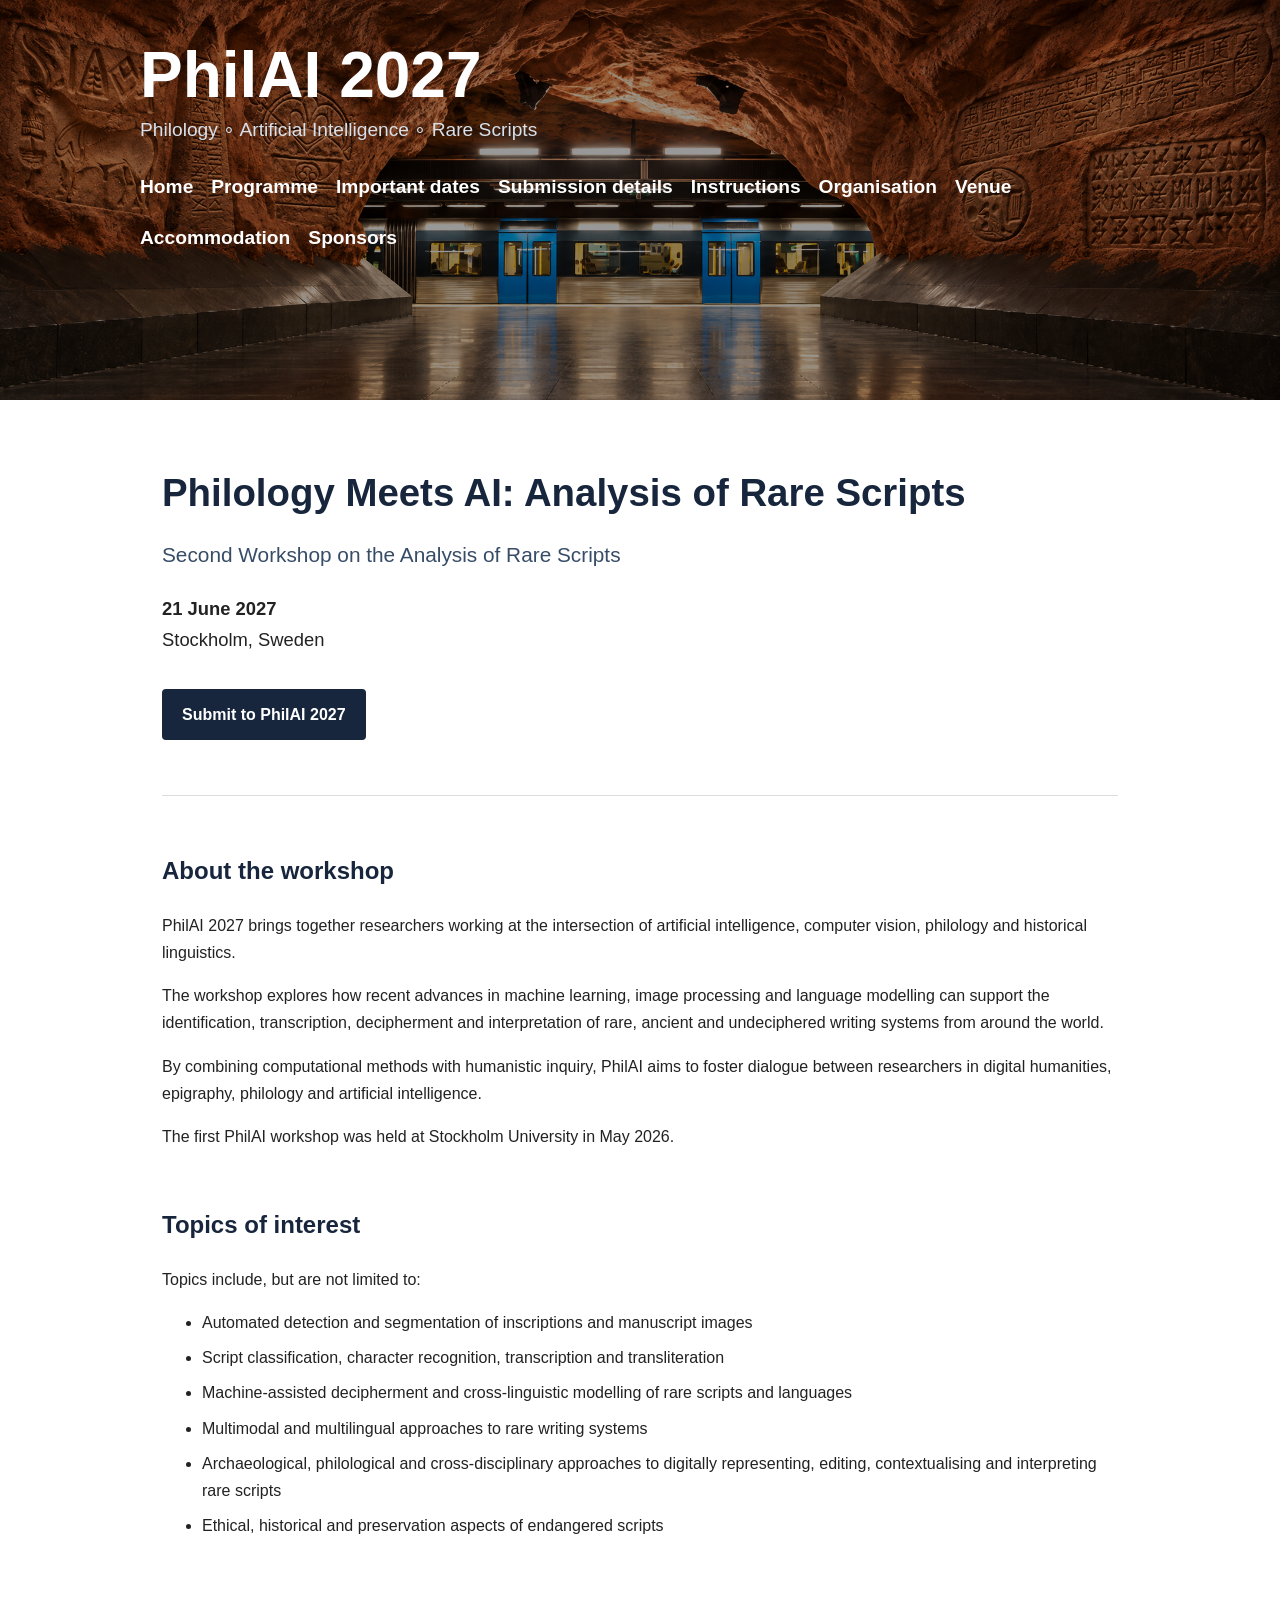
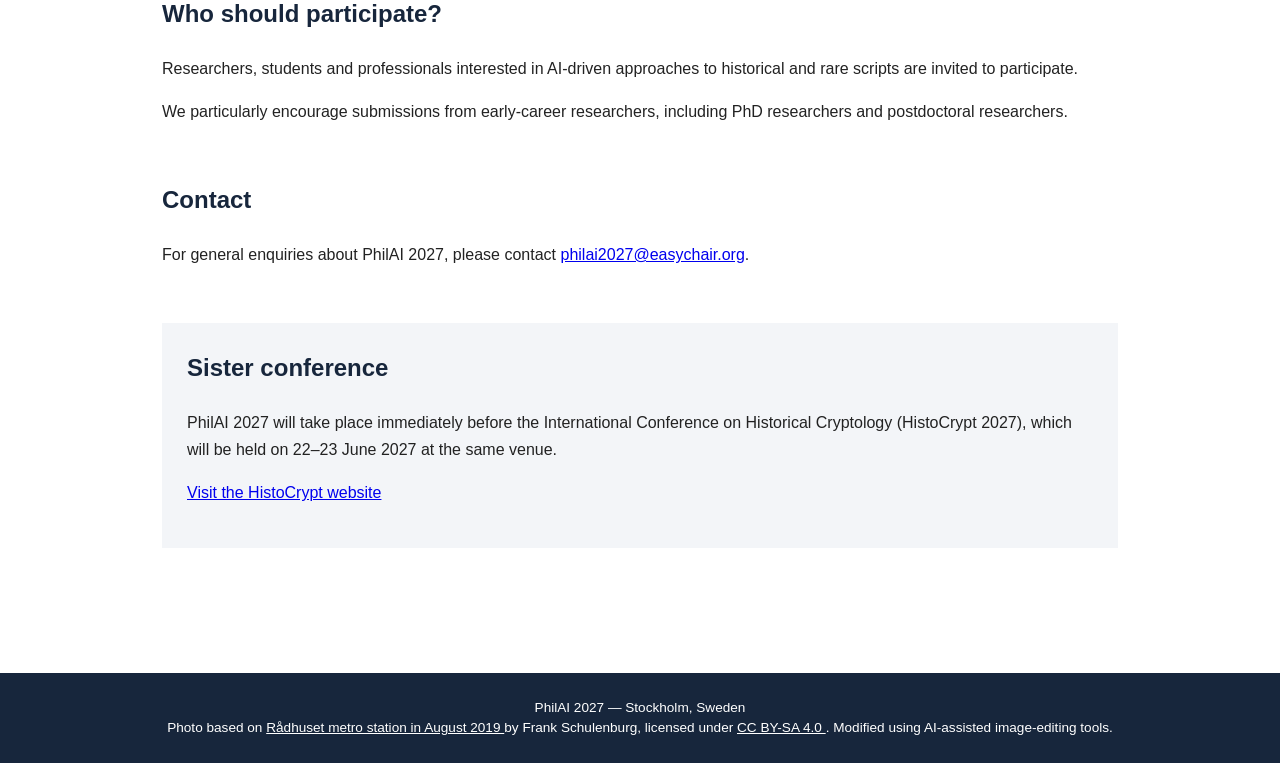
==== index.html @ f8a35639 "moved contact section" ====
<!DOCTYPE html>
<html lang="en">
<head>
    <meta charset="UTF-8">
    <meta name="viewport" content="width=device-width, initial-scale=1.0">

    <title>PhilAI 2027</title>

    <link rel="stylesheet" href="assets/css/style.css">
</head>

<body>

<header class="site-header">

    <div class="header-inner">

        <h1 class="site-title">
            <a href="index.html">PhilAI 2027</a>
        </h1>

        <p class="tagline">
            Philology ∘ Artificial Intelligence ∘ Rare Scripts
        </p>

        <nav>
            <a href="index.html">Home</a>
            <a href="programme.html">Programme</a>
            <a href="dates.html">Important dates</a>
            <a href="submissions.html">Submission details</a>
            <a href="instructions.html">Instructions</a>
            <a href="organisation.html">Organisation</a>
            <a href="venue.html">Venue</a>
            <a href="accommodation.html">Accommodation</a>
            <a href="sponsors.html">Sponsors</a>
        </nav>

    </div>

</header>


<main>

<section class="hero">

    <div class="hero-text">

        <h2>
            Philology Meets AI:
            Analysis of Rare Scripts
        </h2>

        <h3>
            Second Workshop on the Analysis of Rare Scripts
        </h3>

        <p class="event-details">
            <strong>21 June 2027</strong><br>
            Stockholm, Sweden
        </p>

        <a class="button"
           href="https://easychair.org/conferences/?conf=philai2027"
           target="_blank"
           rel="noopener noreferrer">
            Submit to PhilAI 2027
        </a>

    </div>

</section>


<section>

<h2>About the workshop</h2>

<p>
PhilAI 2027 brings together researchers working at the intersection
of artificial intelligence, computer vision, philology and historical
linguistics.
</p>

<p>
The workshop explores how recent advances in machine learning,
image processing and language modelling can support the identification,
transcription, decipherment and interpretation of rare, ancient and
undeciphered writing systems from around the world.
</p>

<p>
By combining computational methods with humanistic inquiry,
PhilAI aims to foster dialogue between researchers in digital
humanities, epigraphy, philology and artificial intelligence.
</p>

<p>
The first PhilAI workshop was held at Stockholm University in
May 2026.
</p>

</section>


<section>

<h2>Topics of interest</h2>

<p>
Topics include, but are not limited to:
</p>

<ul>

<li>
Automated detection and segmentation of inscriptions
and manuscript images
</li>

<li>
Script classification, character recognition,
transcription and transliteration
</li>

<li>
Machine-assisted decipherment and cross-linguistic modelling
of rare scripts and languages
</li>

<li>
Multimodal and multilingual approaches to rare writing systems
</li>

<li>
Archaeological, philological and cross-disciplinary approaches
to digitally representing, editing, contextualising and interpreting
rare scripts
</li>

<li>
Ethical, historical and preservation aspects of endangered scripts
</li>

</ul>

</section>


<section>

<h2>Who should participate?</h2>

<p>
Researchers, students and professionals interested in
AI-driven approaches to historical and rare scripts are invited
to participate.
</p>

<p>
We particularly encourage submissions from early-career
researchers, including PhD researchers and postdoctoral researchers.
</p>

</section>

<section>

<h2>Contact</h2>

<p>
For general enquiries about PhilAI 2027, please contact
<a href="mailto:philai2027@easychair.org">philai2027@easychair.org</a>.
</p>

</section>

<section class="sister-event">

<h2>Sister conference</h2>

<p>
PhilAI 2027 will take place immediately before the
International Conference on Historical Cryptology
(HistoCrypt 2027), which will be held on
22–23 June 2027 at the same venue.
</p>

<p>
<a href="https://www.histocrypt.org/"
   target="_blank"
   rel="noopener noreferrer">
Visit the HistoCrypt website
</a>
</p>

</section>

</main>

<footer>
    <p>PhilAI 2027 — Stockholm, Sweden</p>

    <p>
        Photo based on
        <a
            href="https://commons.wikimedia.org/wiki/File:R%C3%A5dhuset_metro_station_in_August_2019.jpg"
            target="_blank"
            rel="noopener noreferrer"
        >
            Rådhuset metro station in August 2019
        </a>
        by Frank Schulenburg, licensed under
        <a
            href="https://creativecommons.org/licenses/by-sa/4.0/"
            target="_blank"
            rel="noopener noreferrer"
        >
            CC BY-SA 4.0
        </a>.
        Modified using AI-assisted image-editing tools.
    </p>
</footer>

</body>
</html>
---- assets/css/style.css ----
* {
    box-sizing: border-box;
}

html,
body {
    height: 100%;
}

body {
    margin: 0;
    min-height: 100vh;

    display: flex;
    flex-direction: column;

    font-family:
        -apple-system,
        BlinkMacSystemFont,
        "Segoe UI",
        Roboto,
        Helvetica,
        Arial,
        sans-serif;

    line-height: 1.7;
    color: #222;
    background: #ffffff;
}


/* Header */

.site-header {
    background:
        linear-gradient(
            rgba(0, 0, 0, 0.40),
            rgba(0, 0, 0, 0.40)
        ),
        url("../images/banner.png");

    background-size: cover;
    background-position: center 35%;
    background-repeat: no-repeat;

    color: white;
    padding: 40px 20px 30px;
    min-height: 400px;
}

.header-inner {
    max-width: 1000px;
    margin: auto;
}

.site-title {
    margin: 0;
    font-size: 4rem;
    line-height: 1.1;
}

.site-title a {
    color: white;
    text-decoration: none;
}

.tagline {
    margin-top: 4px;
    color: #d8e1eb;
    font-size: 1.2rem;
}


/* Navigation */

nav {
    margin-top: 24px;
    display: flex;
    flex-wrap: wrap;
    gap: 18px;
}

nav a {
    color: white;
    text-decoration: none;
    font-weight: 600;
    font-size: 1.2rem;
}

nav a:hover {
    text-decoration: underline;
}


/* Main content */

main {
    flex: 1;
    width: 100%;
    max-width: 1000px;
    margin: 0 auto;
    padding: 40px 22px 70px;
}

section {
    margin-bottom: 55px;
}

h2 {
    color: #17263c;
    margin-top: 0;
}

h3 {
    color: #374c66;
}


/* Hero */

.hero {
    border-bottom: 1px solid #ddd;
    padding: 30px 0 55px;
}

.hero h2 {
    font-size: 2.4rem;
    line-height: 1.2;
    margin-bottom: 10px;
}

.hero h3 {
    font-weight: 400;
    font-size: 1.3rem;
}

.event-details {
    font-size: 1.15rem;
}


/* Buttons */

.button {
    display: inline-block;
    margin-top: 15px;
    padding: 12px 20px;

    background: #17263c;
    color: white;

    text-decoration: none;
    border-radius: 4px;
    font-weight: bold;
}

.button:hover {
    background: #314866;
}


/* Tables */

table {
    width: 100%;
    border-collapse: collapse;
}

td,
th {
    text-align: left;
    border-bottom: 1px solid #ddd;
    padding: 12px 8px;
}

th {
    color: #17263c;
}


/* Lists */

li {
    margin-bottom: 8px;
}


/* Special blocks */

.notice {
    padding: 18px 22px;
    border-left: 4px solid #17263c;
    background: #f3f5f8;
}

.sister-event {
    background: #f3f5f8;
    padding: 25px;
}


/* Venue */

.venue-layout {
    display: flex;
    align-items: flex-start;
    gap: 40px;
    margin-bottom: 55px;
}

.venue-text {
    flex: 1;
}

.venue-text p:first-child {
    margin-top: 0;
}

.venue-card {
    flex: 0 0 330px;
    overflow: hidden;
    border-radius: 14px;

    background: #7a8445;
    color: white;

    text-decoration: none;

    transition:
        opacity 0.2s ease,
        transform 0.2s ease;
}

.venue-card img {
    display: block;
    width: 100%;
    height: 220px;
    object-fit: cover;
}

.venue-card-text {
    padding: 14px 22px 16px;
}

.venue-card-text strong {
    display: block;
    font-size: 1.05rem;
    line-height: 1.3;
}

.venue-card-text span {
    display: block;
    color: #e5e8d7;
    line-height: 1.3;
}

.venue-card:hover {
    opacity: 0.92;
    transform: translateY(-2px);
}


/* Footer */

footer {
    margin-top: auto;
    background: #17263c;
    color: white;
    text-align: center;
    padding: 25px;
}

footer p {
    margin: 0;
    font-size: 0.85rem;
    line-height: 1.5;
}

footer a {
    color: white;
    text-decoration: underline;
}

footer a:hover {
    text-decoration: none;
}


/* Mobile */

@media (max-width: 750px) {

    .venue-layout {
        flex-direction: column;
        gap: 25px;
    }

    .venue-card {
        width: 100%;
        max-width: 450px;
        flex-basis: auto;
    }

}

@media (max-width: 650px) {

    .site-title {
        font-size: 2rem;
    }

    .hero h2 {
        font-size: 1.9rem;
    }

    nav {
        flex-direction: column;
        gap: 8px;
    }

}
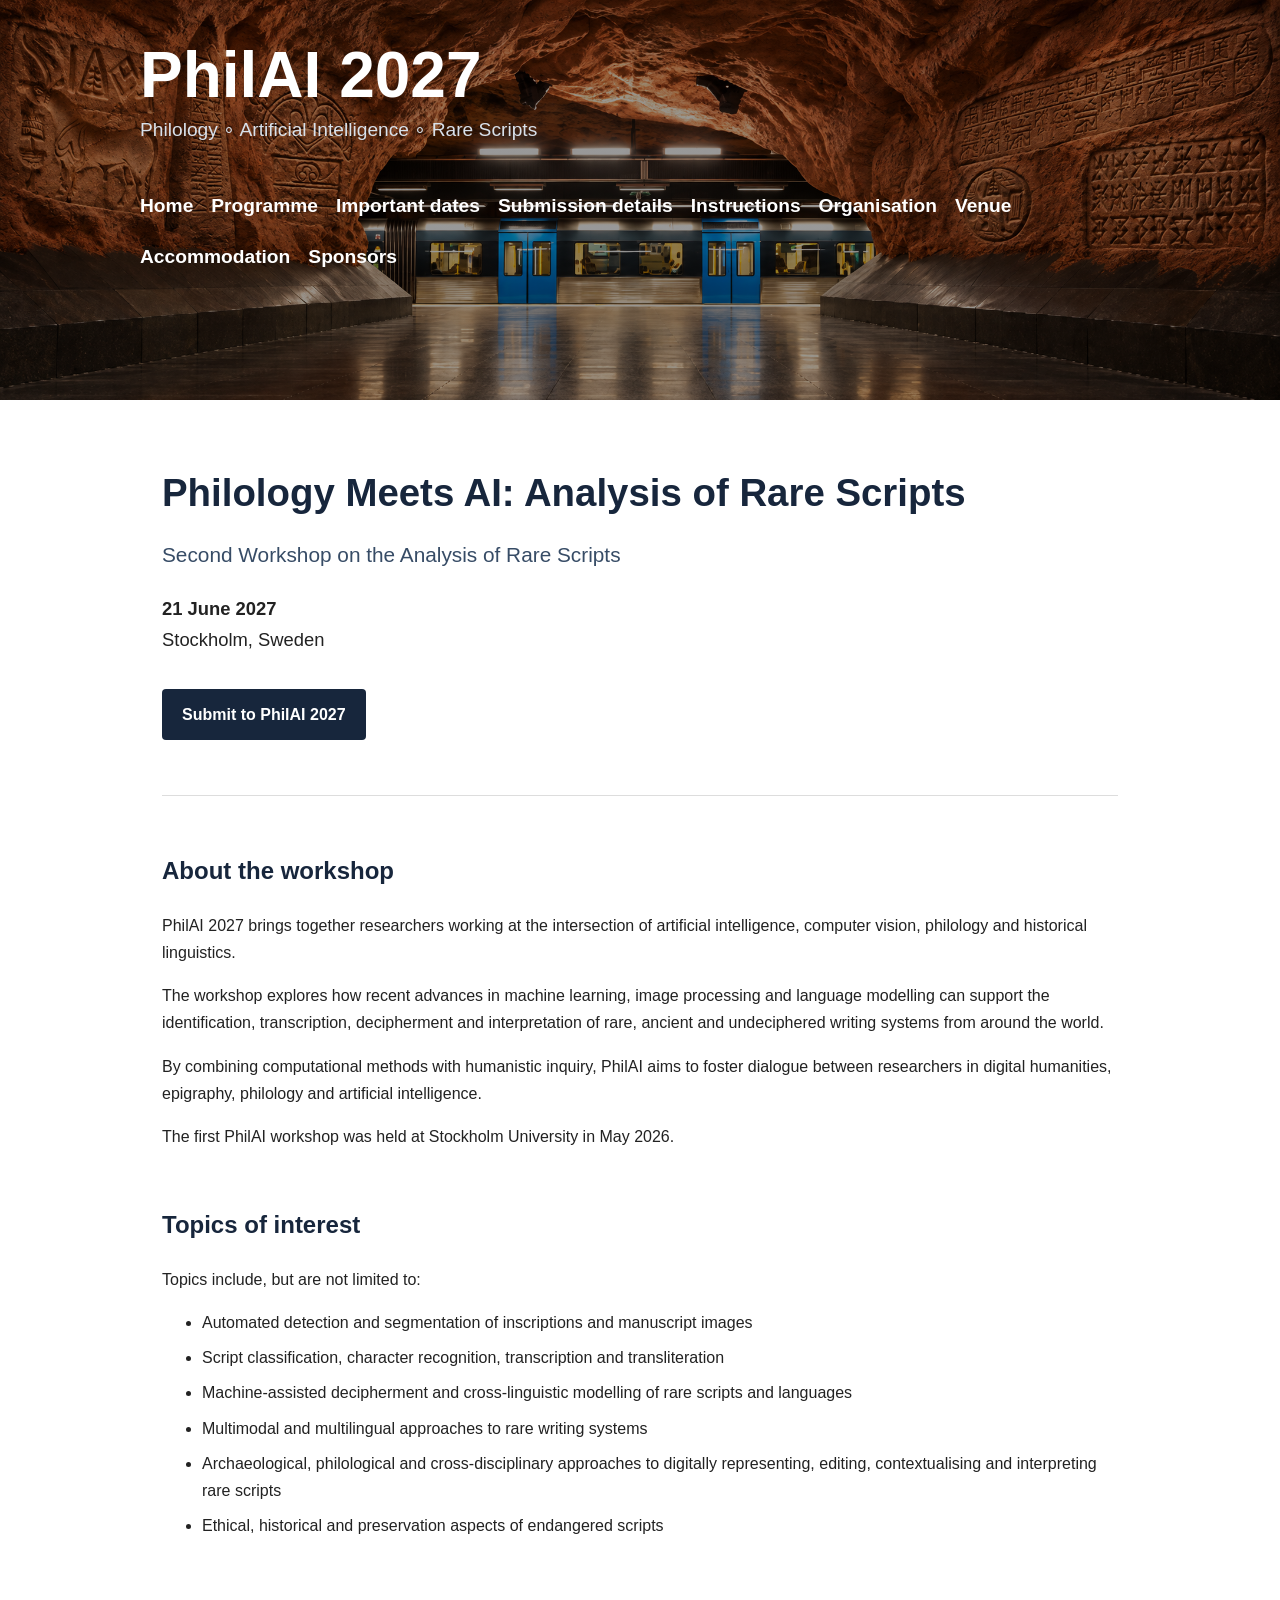
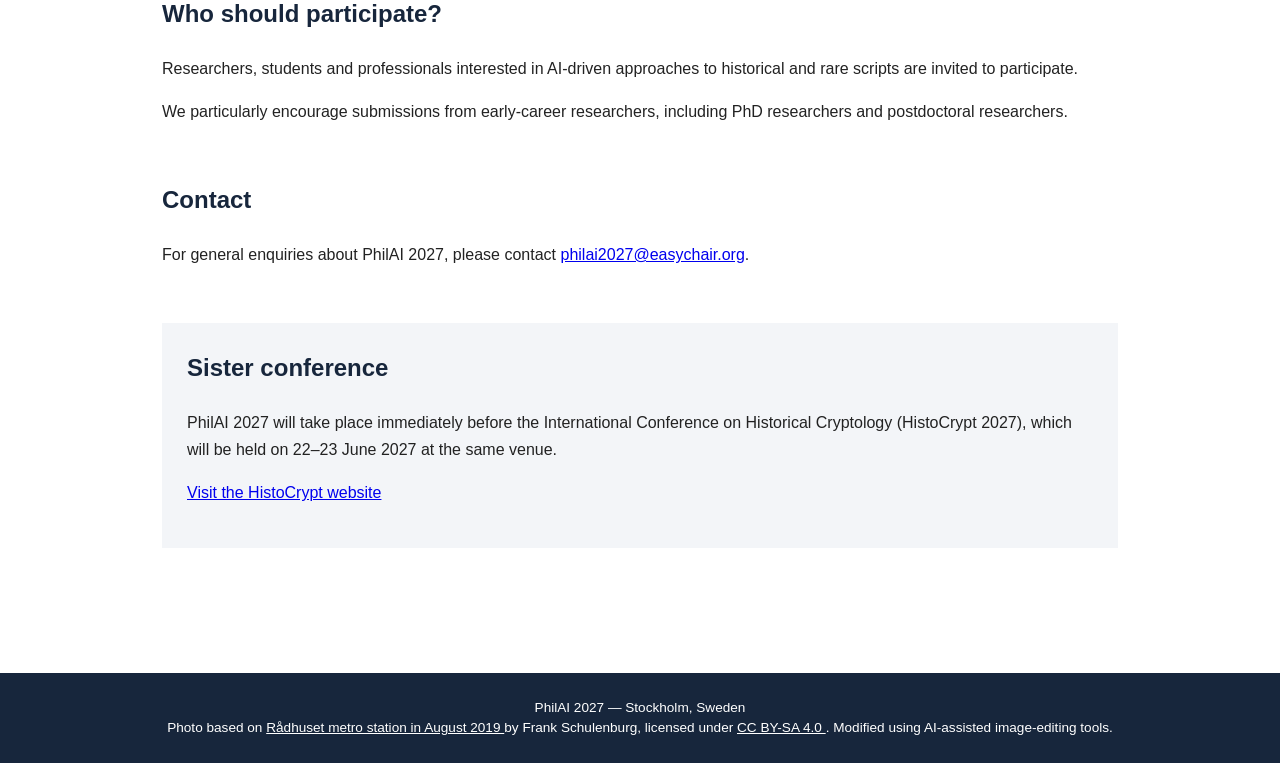
==== commit 09faec51: "updated header for mobile version" ====
--- a/index.html
+++ b/index.html
@@ -1,5 +1,6 @@
 <!DOCTYPE html>
 <html lang="en">
+
 <head>
     <meta charset="UTF-8">
     <meta name="viewport" content="width=device-width, initial-scale=1.0">
@@ -15,15 +16,35 @@
 
     <div class="header-inner">
 
-        <h1 class="site-title">
-            <a href="index.html">PhilAI 2027</a>
-        </h1>
-
-        <p class="tagline">
-            Philology ∘ Artificial Intelligence ∘ Rare Scripts
-        </p>
-
-        <nav>
+        <div class="header-top">
+
+            <div class="header-brand">
+
+                <h1 class="site-title">
+                    <a href="index.html">PhilAI 2027</a>
+                </h1>
+
+                <p class="tagline">
+                    Philology ∘ Artificial Intelligence ∘ Rare Scripts
+                </p>
+
+            </div>
+
+            <button
+                class="menu-toggle"
+                type="button"
+                aria-expanded="false"
+                aria-controls="site-navigation"
+                aria-label="Open navigation menu"
+            >
+                <span class="menu-icon"></span>
+                <span class="menu-icon"></span>
+                <span class="menu-icon"></span>
+            </button>
+
+        </div>
+
+        <nav id="site-navigation" class="site-nav">
             <a href="index.html">Home</a>
             <a href="programme.html">Programme</a>
             <a href="dates.html">Important dates</a>
@@ -60,10 +81,12 @@
             Stockholm, Sweden
         </p>
 
-        <a class="button"
-           href="https://easychair.org/conferences/?conf=philai2027"
-           target="_blank"
-           rel="noopener noreferrer">
+        <a
+            class="button"
+            href="https://easychair.org/conferences/?conf=philai2027"
+            target="_blank"
+            rel="noopener noreferrer"
+        >
             Submit to PhilAI 2027
         </a>
 
@@ -164,6 +187,7 @@
 
 </section>
 
+
 <section>
 
 <h2>Contact</h2>
@@ -174,6 +198,7 @@
 </p>
 
 </section>
+
 
 <section class="sister-event">
 
@@ -187,9 +212,11 @@
 </p>
 
 <p>
-<a href="https://www.histocrypt.org/"
-   target="_blank"
-   rel="noopener noreferrer">
+<a
+    href="https://www.histocrypt.org/"
+    target="_blank"
+    rel="noopener noreferrer"
+>
 Visit the HistoCrypt website
 </a>
 </p>
@@ -197,6 +224,7 @@
 </section>
 
 </main>
+
 
 <footer>
     <p>PhilAI 2027 — Stockholm, Sweden</p>
@@ -222,5 +250,34 @@
     </p>
 </footer>
 
+
+<script>
+    const menuToggle = document.querySelector(".menu-toggle");
+    const siteNavigation = document.querySelector(".site-nav");
+
+    menuToggle.addEventListener("click", () => {
+        const isOpen = siteNavigation.classList.toggle("is-open");
+
+        menuToggle.setAttribute("aria-expanded", isOpen.toString());
+        menuToggle.setAttribute(
+            "aria-label",
+            isOpen
+                ? "Close navigation menu"
+                : "Open navigation menu"
+        );
+    });
+
+    siteNavigation.querySelectorAll("a").forEach((link) => {
+        link.addEventListener("click", () => {
+            siteNavigation.classList.remove("is-open");
+            menuToggle.setAttribute("aria-expanded", "false");
+            menuToggle.setAttribute(
+                "aria-label",
+                "Open navigation menu"
+            );
+        });
+    });
+</script>
+
 </body>
 </html>
--- a/assets/css/style.css
+++ b/assets/css/style.css
@@ -49,8 +49,20 @@
 }
 
 .header-inner {
+    width: 100%;
     max-width: 1000px;
-    margin: auto;
+    margin: 0 auto;
+}
+
+.header-top {
+    display: flex;
+    align-items: flex-start;
+    justify-content: space-between;
+    gap: 30px;
+}
+
+.header-brand {
+    min-width: 0;
 }
 
 .site-title {
@@ -73,22 +85,27 @@
 
 /* Navigation */
 
-nav {
+.site-nav {
     margin-top: 24px;
     display: flex;
     flex-wrap: wrap;
     gap: 18px;
 }
 
-nav a {
+.site-nav a {
     color: white;
     text-decoration: none;
     font-weight: 600;
     font-size: 1.2rem;
 }
 
-nav a:hover {
+.site-nav a:hover,
+.site-nav a:focus {
     text-decoration: underline;
+}
+
+.menu-toggle {
+    display: none;
 }
 
 
@@ -286,7 +303,7 @@
 }
 
 
-/* Mobile */
+/* Tablet */
 
 @media (max-width: 750px) {
 
@@ -303,19 +320,141 @@
 
 }
 
+
+/* Mobile */
+
 @media (max-width: 650px) {
 
-    .site-title {
-        font-size: 2rem;
+    .site-header {
+        min-height: auto;
+        padding: 14px 18px;
+
+        background-position: center center;
+    }
+
+    .header-top {
+        display: flex;
+        align-items: center;
+        justify-content: flex-end;
+        min-height: 46px;
+        gap: 0;
+    }
+
+    .header-brand {
+        display: none;
+    }
+
+    .menu-toggle {
+        display: flex;
+
+        width: 46px;
+        height: 46px;
+
+        flex: 0 0 46px;
+        flex-direction: column;
+        align-items: center;
+        justify-content: center;
+        gap: 5px;
+
+        margin: 0;
+        padding: 0;
+
+        border: 1px solid rgba(255, 255, 255, 0.55);
+        border-radius: 8px;
+
+        background: rgba(0, 0, 0, 0.40);
+        color: white;
+
+        cursor: pointer;
+    }
+
+    .menu-toggle:hover,
+    .menu-toggle:focus {
+        background: rgba(0, 0, 0, 0.60);
+        outline: none;
+    }
+
+    .menu-toggle:focus-visible {
+        outline: 2px solid white;
+        outline-offset: 3px;
+    }
+
+    .menu-icon {
+        display: block;
+
+        width: 21px;
+        height: 2px;
+
+        border-radius: 2px;
+        background: white;
+
+        transition:
+            transform 0.2s ease,
+            opacity 0.2s ease;
+    }
+
+    .menu-toggle[aria-expanded="true"] .menu-icon:nth-child(1) {
+        transform: translateY(7px) rotate(45deg);
+    }
+
+    .menu-toggle[aria-expanded="true"] .menu-icon:nth-child(2) {
+        opacity: 0;
+    }
+
+    .menu-toggle[aria-expanded="true"] .menu-icon:nth-child(3) {
+        transform: translateY(-7px) rotate(-45deg);
+    }
+
+    .site-nav {
+        display: none;
+
+        width: 100%;
+        margin-top: 12px;
+        padding: 8px;
+
+        flex-direction: column;
+        gap: 0;
+
+        border: 1px solid rgba(255, 255, 255, 0.22);
+        border-radius: 10px;
+
+        background: rgba(15, 25, 38, 0.96);
+
+        box-shadow: 0 8px 25px rgba(0, 0, 0, 0.28);
+    }
+
+    .site-nav.is-open {
+        display: flex;
+    }
+
+    .site-nav a {
+        display: block;
+
+        width: 100%;
+        padding: 10px 12px;
+
+        border-radius: 6px;
+
+        color: white;
+
+        font-size: 1rem;
+        font-weight: 600;
+        line-height: 1.35;
+    }
+
+    .site-nav a:hover,
+    .site-nav a:focus {
+        background: rgba(255, 255, 255, 0.12);
+        text-decoration: none;
+        outline: none;
     }
 
     .hero h2 {
         font-size: 1.9rem;
     }
 
-    nav {
-        flex-direction: column;
-        gap: 8px;
+    main {
+        padding: 30px 20px 55px;
     }
 
 }
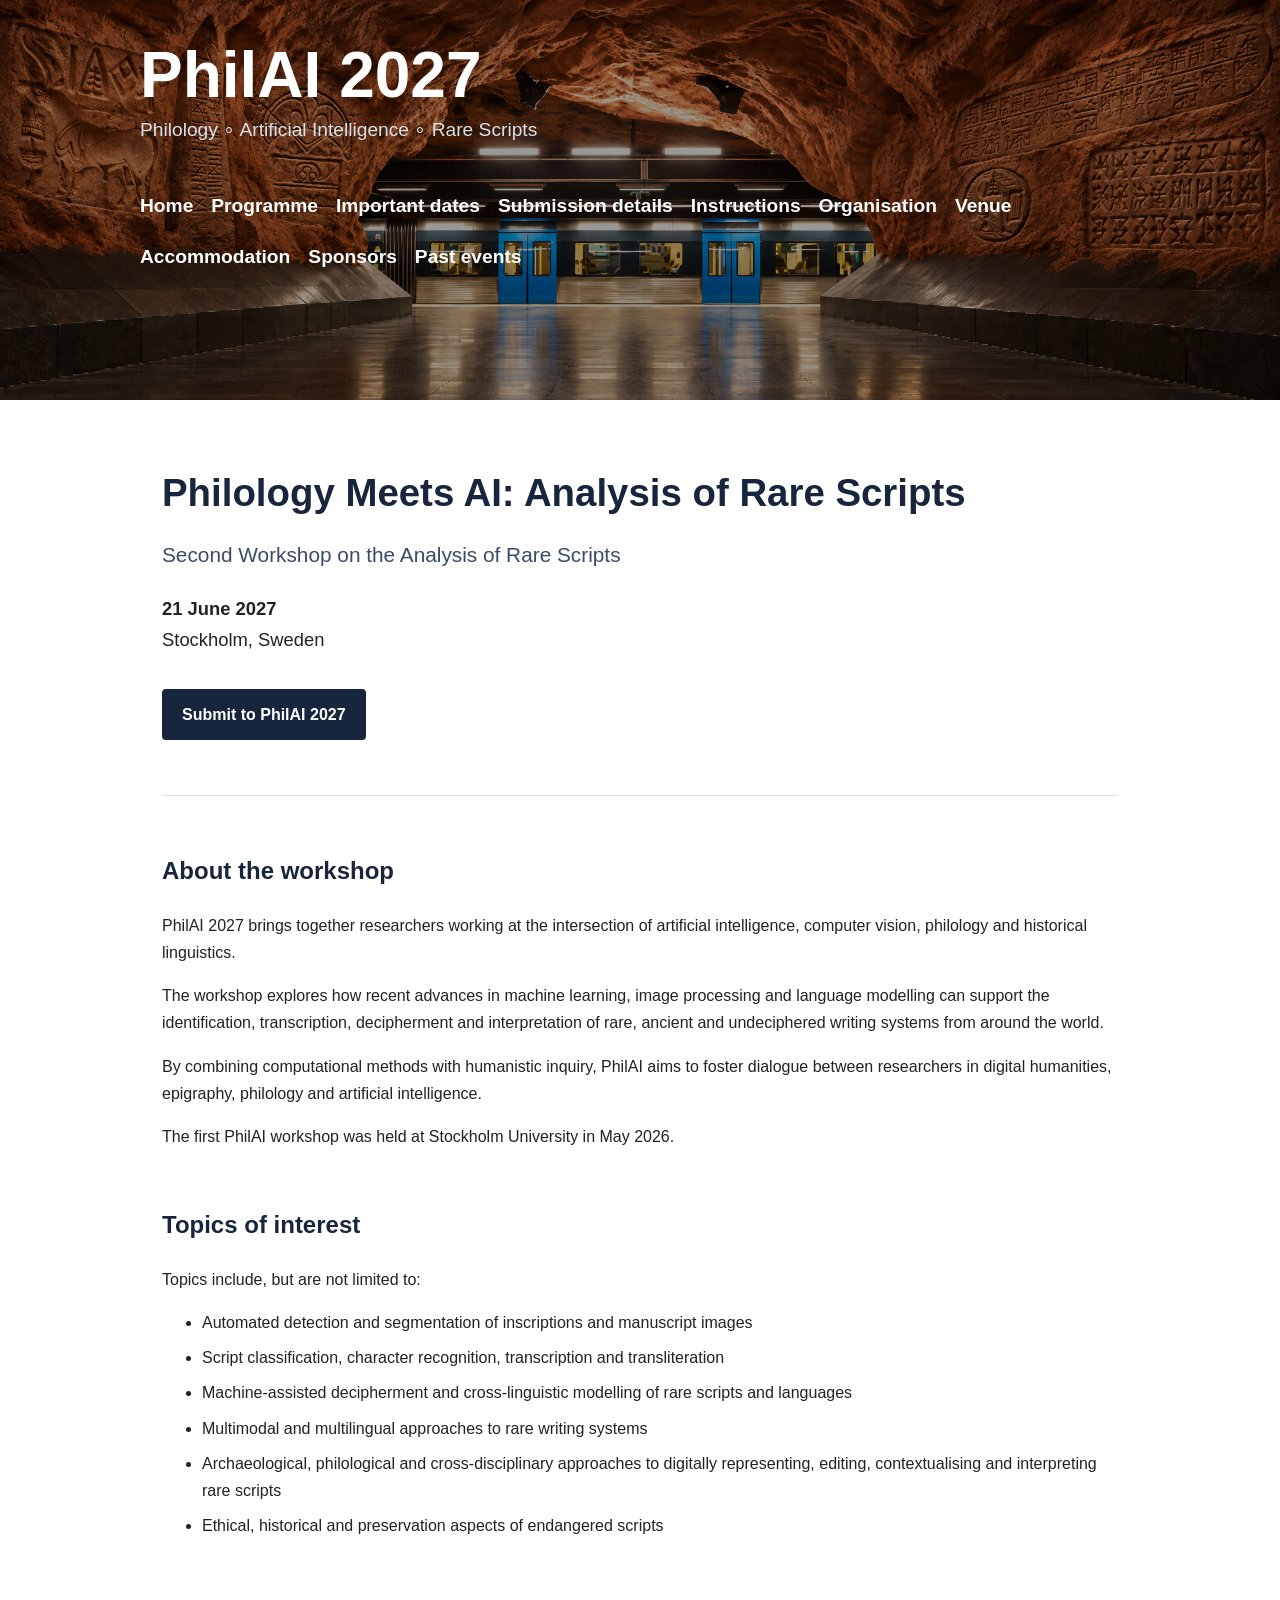
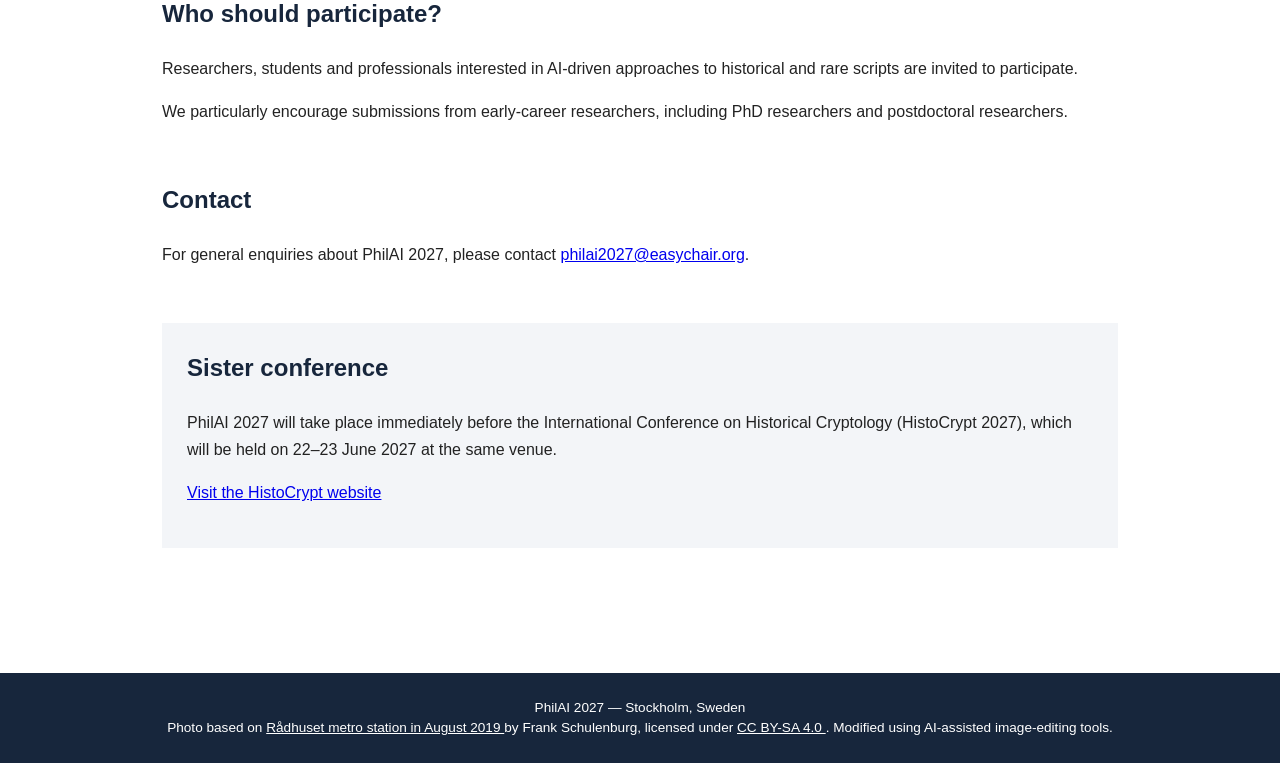
==== commit f626aa2f: "add past events" ====
--- a/index.html
+++ b/index.html
@@ -7,7 +7,7 @@
 
     <title>PhilAI 2027</title>
 
-    <link rel="stylesheet" href="assets/css/style.css">
+    <link rel="stylesheet" href="assets/css/style.css?v=20260917-1">
 </head>
 
 <body>
@@ -54,6 +54,7 @@
             <a href="venue.html">Venue</a>
             <a href="accommodation.html">Accommodation</a>
             <a href="sponsors.html">Sponsors</a>
+            <a href="past-events.html">Past events</a>
         </nav>
 
     </div>
--- a/assets/css/style.css
+++ b/assets/css/style.css
@@ -336,7 +336,6 @@
         display: flex;
         align-items: center;
         justify-content: flex-end;
-        min-height: 46px;
         gap: 0;
     }
 
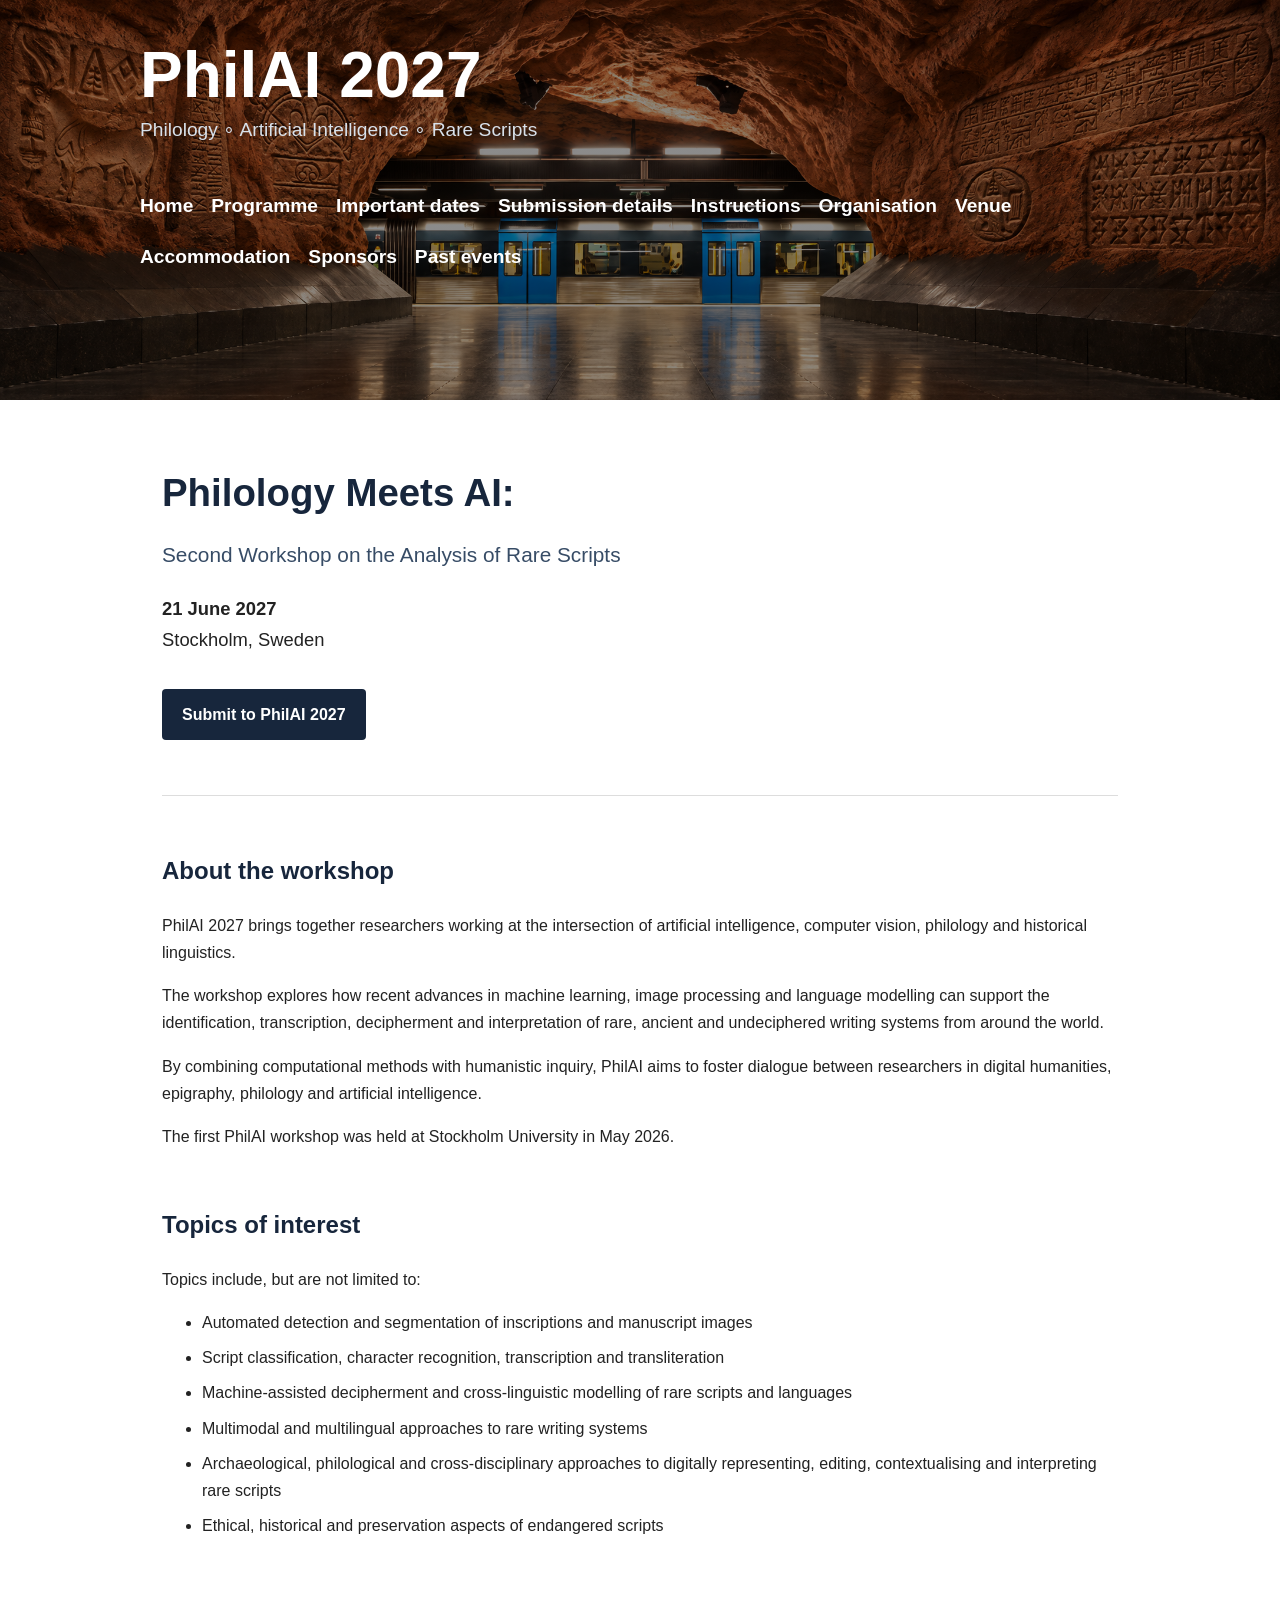
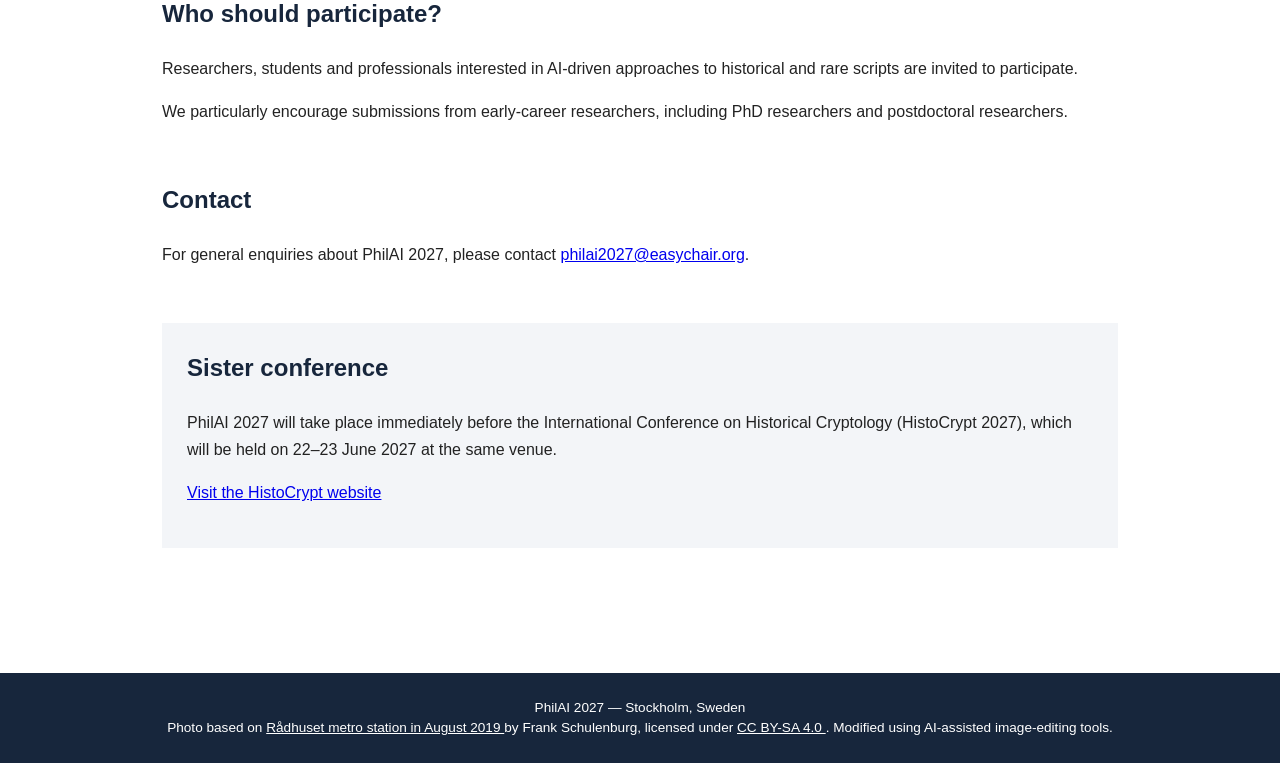
==== commit 28277556: "updated phrasing" ====
--- a/index.html
+++ b/index.html
@@ -70,7 +70,6 @@
 
         <h2>
             Philology Meets AI:
-            Analysis of Rare Scripts
         </h2>
 
         <h3>
--- a/assets/css/style.css
+++ b/assets/css/style.css
@@ -34,8 +34,8 @@
 .site-header {
     background:
         linear-gradient(
-            rgba(0, 0, 0, 0.40),
-            rgba(0, 0, 0, 0.40)
+            rgba(0, 0, 0, 0.45),
+            rgba(0, 0, 0, 0.45)
         ),
         url("../images/banner.png");
 
@@ -328,18 +328,26 @@
     .site-header {
         min-height: auto;
         padding: 14px 18px;
-
         background-position: center center;
     }
 
     .header-top {
         display: flex;
         align-items: center;
-        justify-content: flex-end;
-        gap: 0;
+        justify-content: space-between;
+        gap: 16px;
     }
 
     .header-brand {
+        display: block;
+    }
+
+    .site-title {
+        font-size: 1.5rem;
+        line-height: 1.1;
+    }
+
+    .tagline {
         display: none;
     }
 
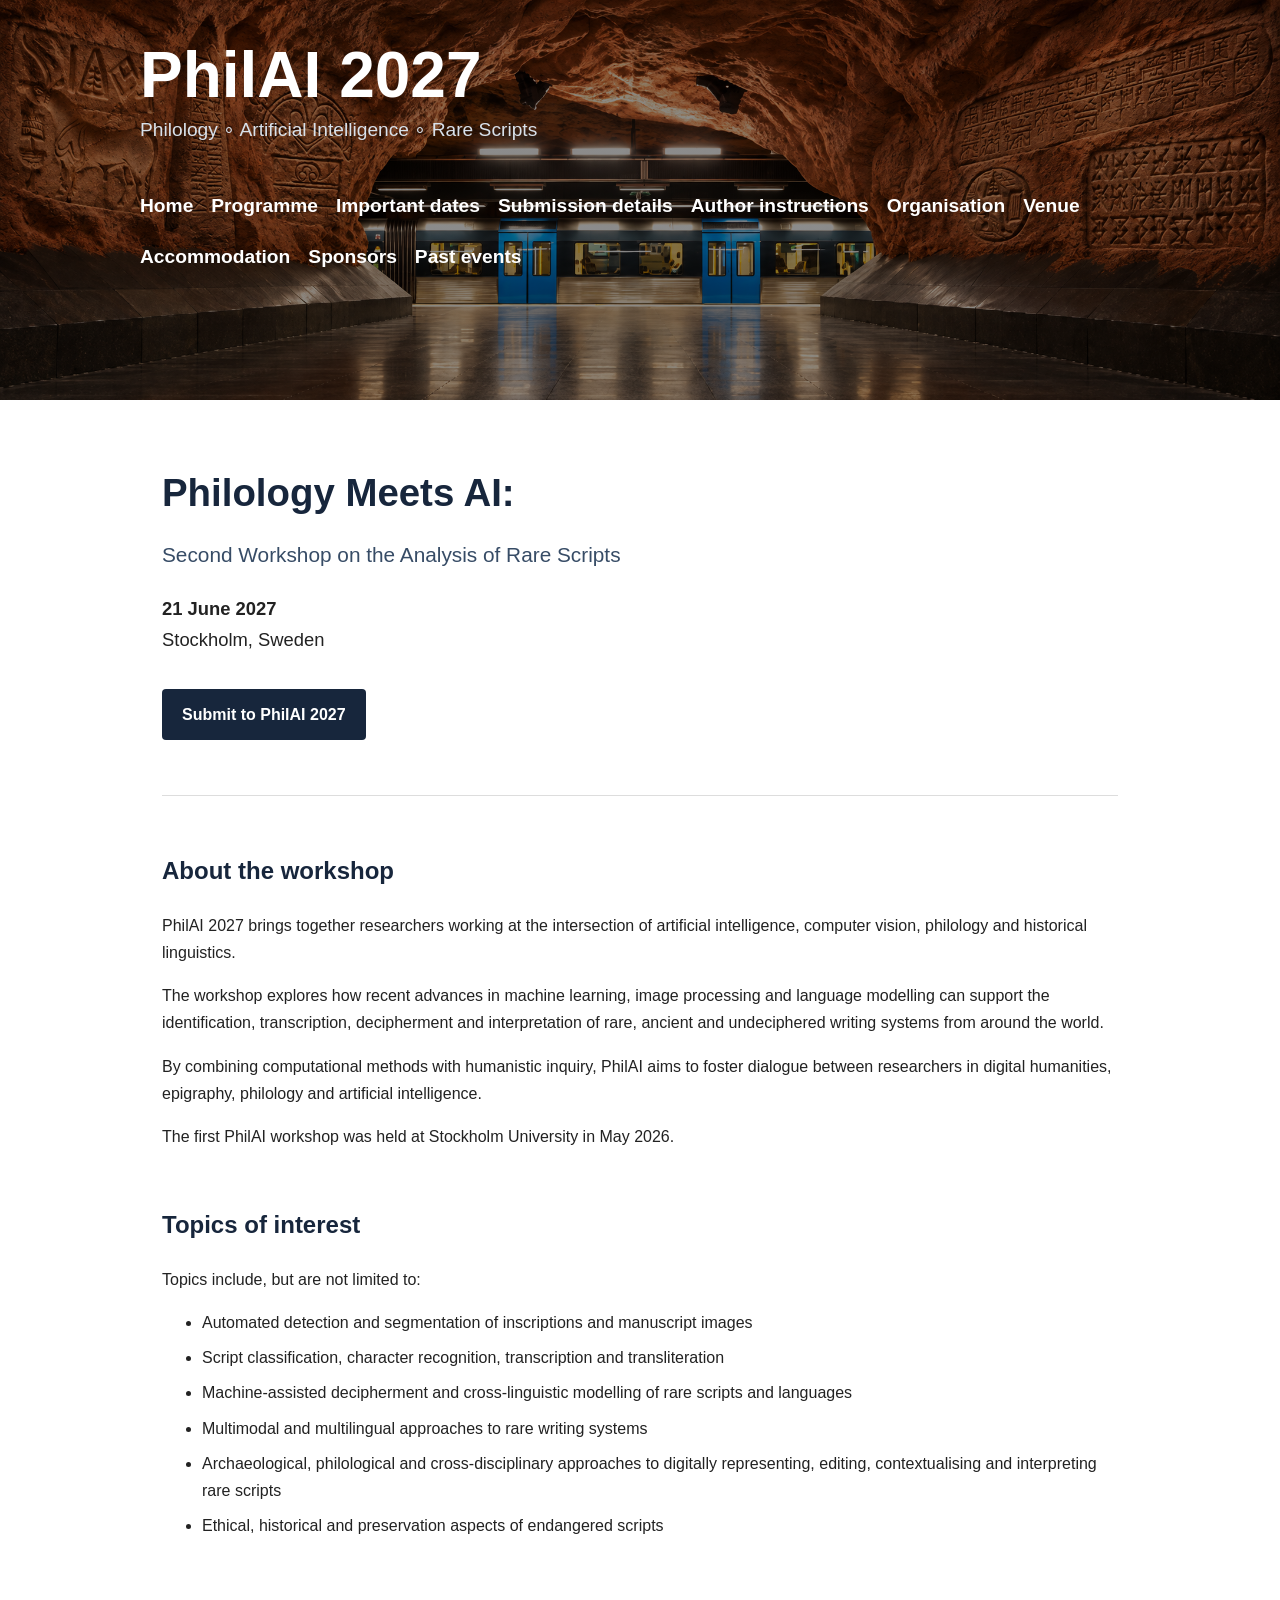
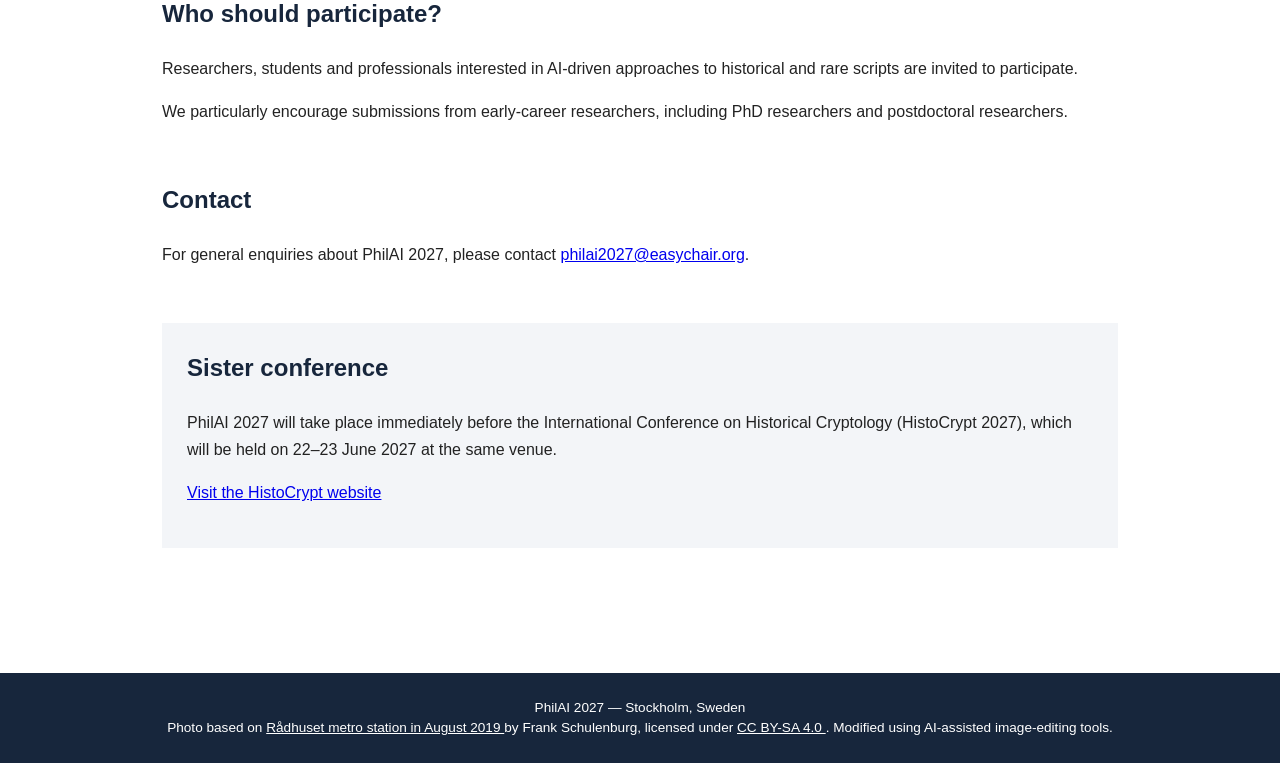
==== commit b0037776: "changed header title" ====
--- a/index.html
+++ b/index.html
@@ -49,7 +49,7 @@
             <a href="programme.html">Programme</a>
             <a href="dates.html">Important dates</a>
             <a href="submissions.html">Submission details</a>
-            <a href="instructions.html">Instructions</a>
+            <a href="instructions.html">Author instructions</a>
             <a href="organisation.html">Organisation</a>
             <a href="venue.html">Venue</a>
             <a href="accommodation.html">Accommodation</a>
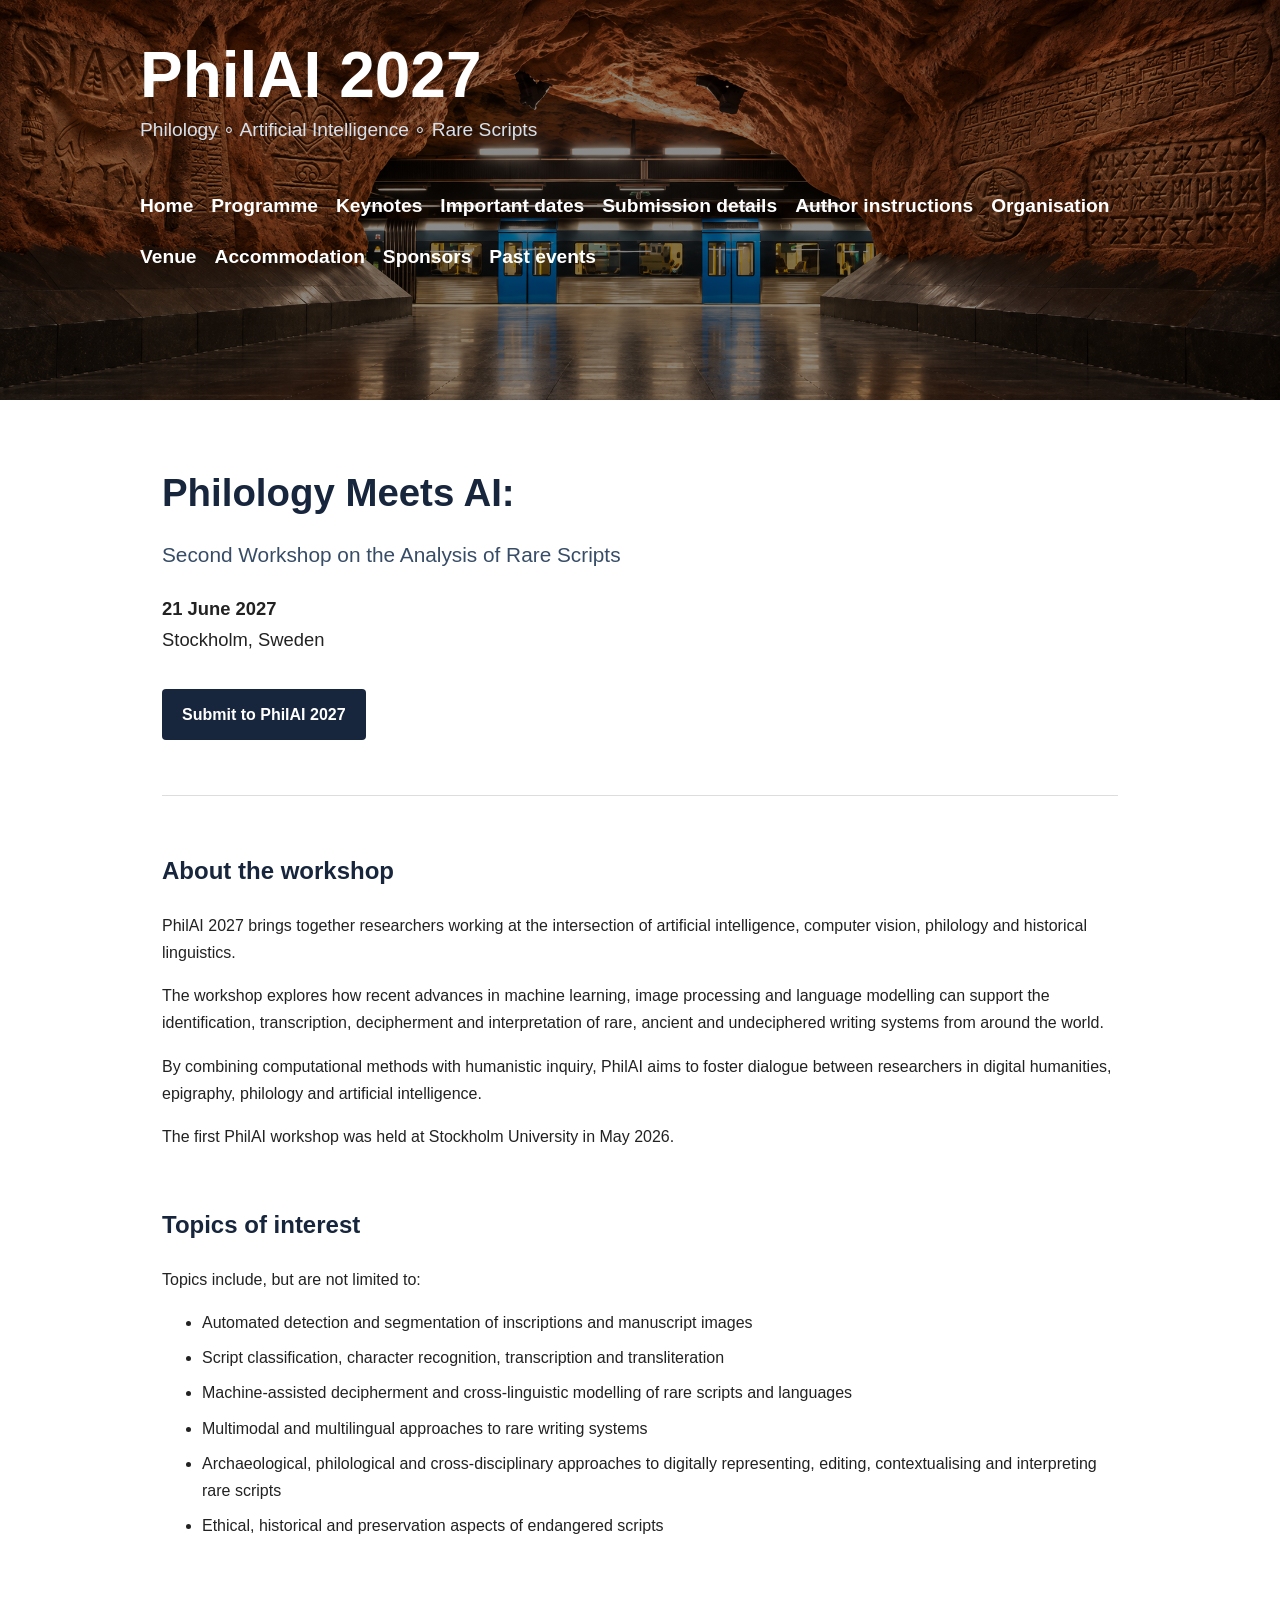
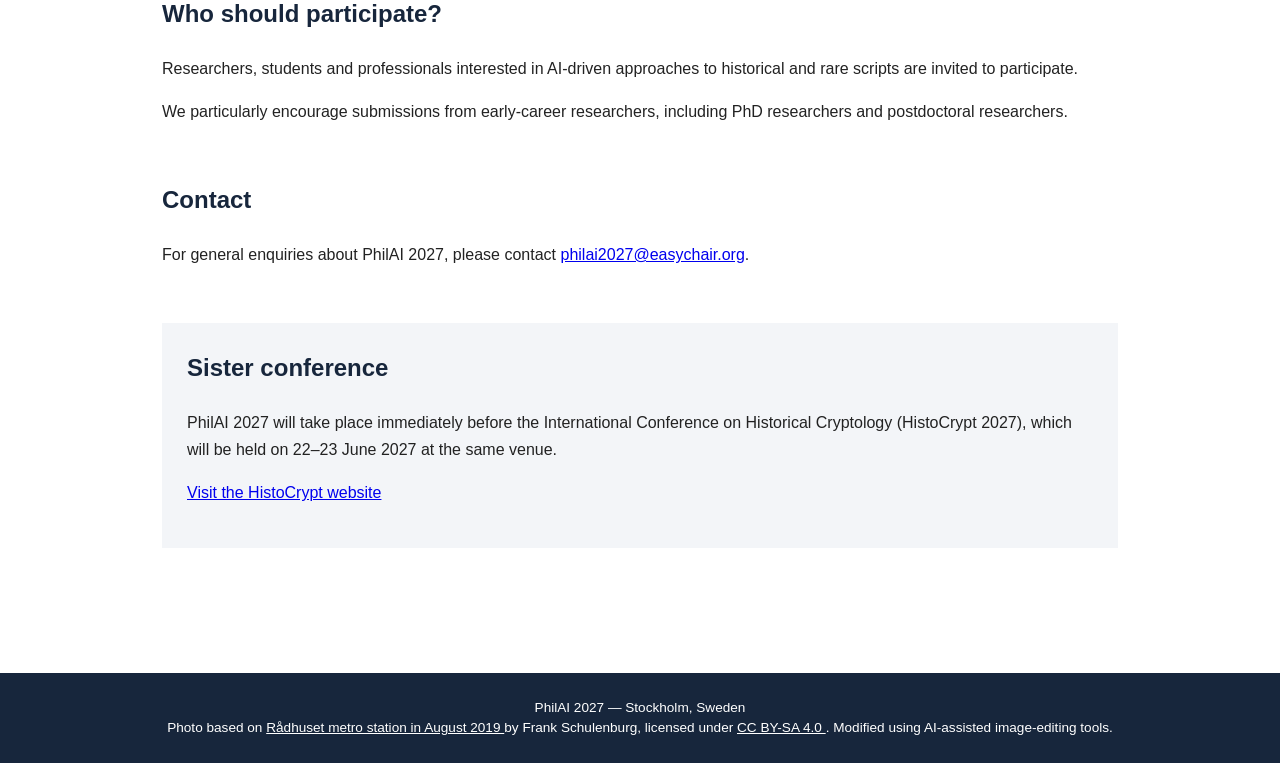
==== commit a0ec7776: "added keynote page" ====
--- a/index.html
+++ b/index.html
@@ -47,6 +47,7 @@
         <nav id="site-navigation" class="site-nav">
             <a href="index.html">Home</a>
             <a href="programme.html">Programme</a>
+            <a href="keynotes.html">Keynotes</a>
             <a href="dates.html">Important dates</a>
             <a href="submissions.html">Submission details</a>
             <a href="instructions.html">Author instructions</a>
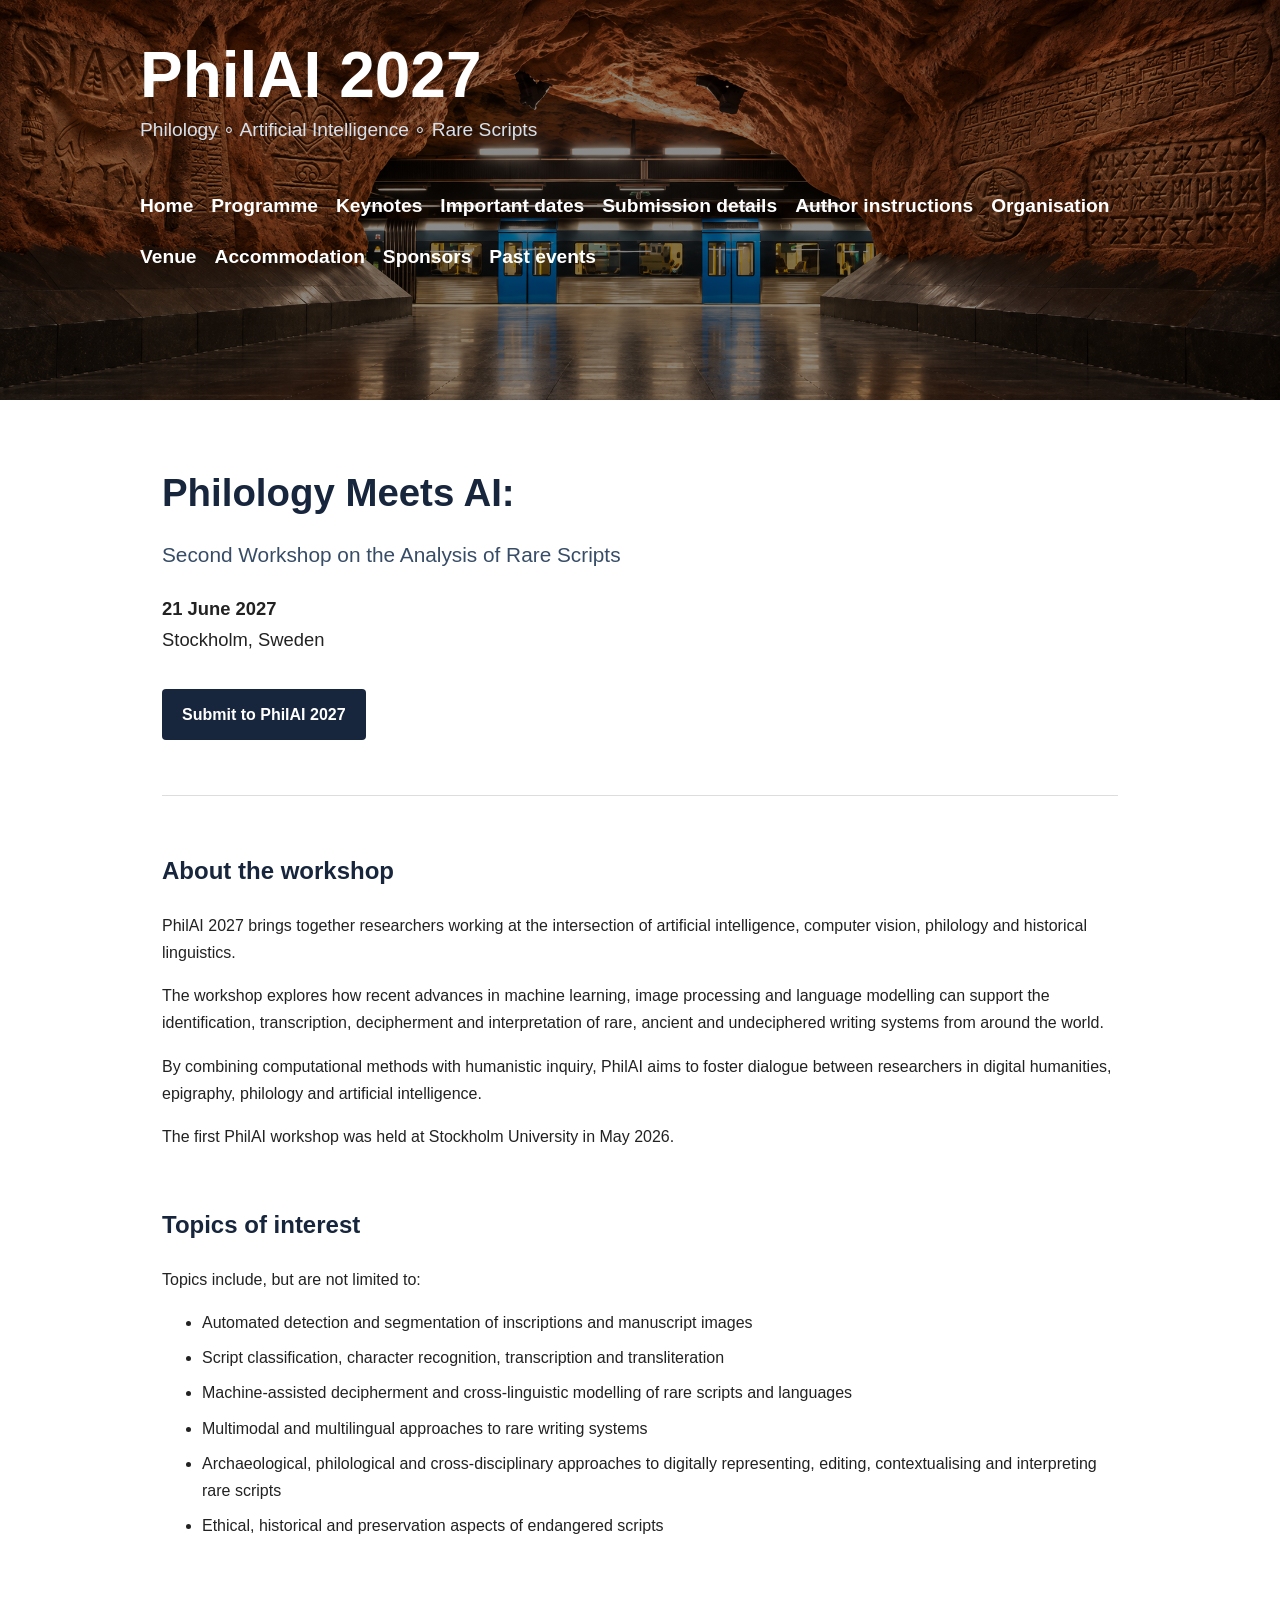
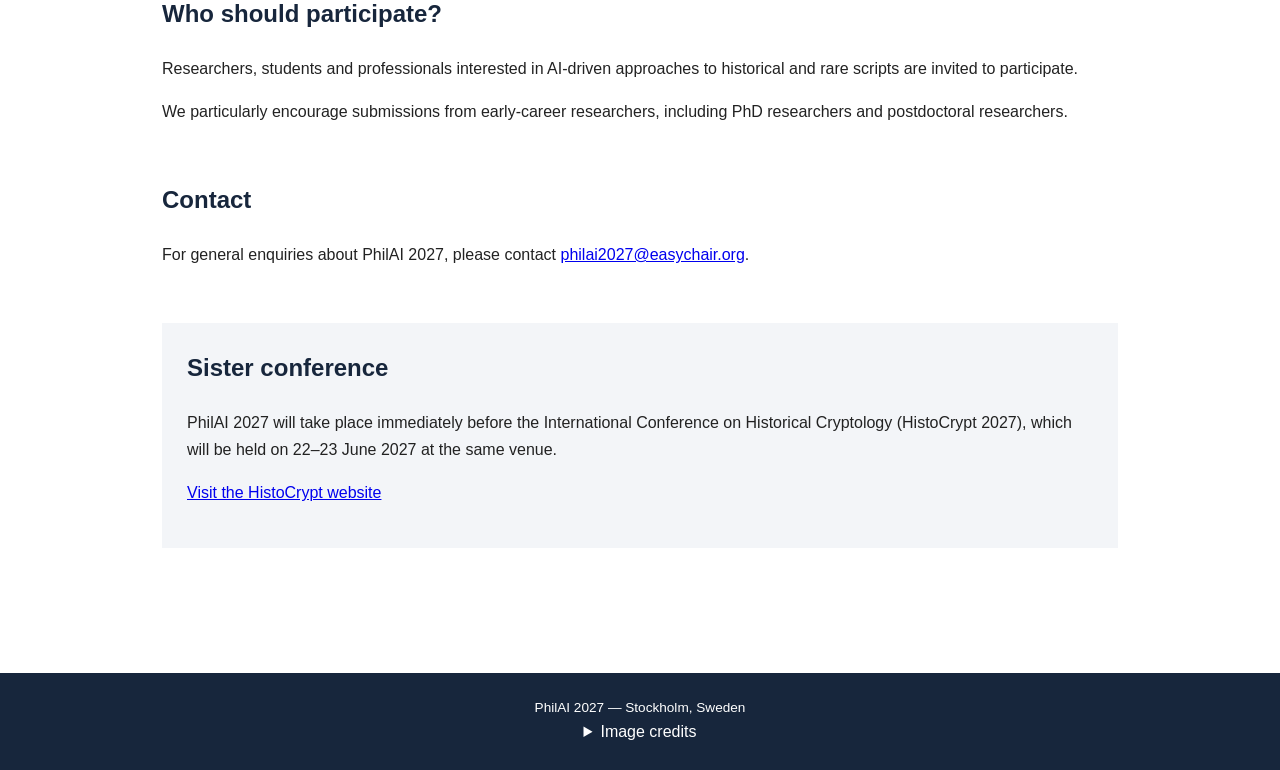
==== commit 22c0d642: "updated footnote" ====
--- a/index.html
+++ b/index.html
@@ -230,25 +230,35 @@
 <footer>
     <p>PhilAI 2027 — Stockholm, Sweden</p>
 
-    <p>
-        Photo based on
-        <a
-            href="https://commons.wikimedia.org/wiki/File:R%C3%A5dhuset_metro_station_in_August_2019.jpg"
-            target="_blank"
-            rel="noopener noreferrer"
-        >
-            Rådhuset metro station in August 2019
-        </a>
-        by Frank Schulenburg, licensed under
-        <a
-            href="https://creativecommons.org/licenses/by-sa/4.0/"
-            target="_blank"
-            rel="noopener noreferrer"
-        >
-            CC BY-SA 4.0
-        </a>.
-        Modified using AI-assisted image-editing tools.
-    </p>
+    <details>
+        <summary>Image credits</summary>
+        <p>
+            Background:
+            <a href="https://commons.wikimedia.org/wiki/File:R%C3%A5dhuset_metro_station_in_August_2019.jpg"
+               target="_blank" rel="noopener noreferrer">
+                Rådhuset metro station
+            </a>
+            (Frank Schulenburg, CC BY-SA 4.0).
+            AI-assisted modifications incorporating six historical scripts.
+        </p>
+        <p>
+            Indus:
+            <a href="https://commons.wikimedia.org/wiki/File:Stamp_seal_and_modern_impression-_unicorn_and_incense_burner_(%3F)_MET_DP23101_(cropped).jpg"
+               target="_blank" rel="noopener noreferrer">
+                Met 49.40.1
+            </a> (CC0);
+            Runic: Tune stone, Historisk Museum Oslo (David Osgarby);
+            Pictish: Clynekirkton 1, Dunrobin Castle Museum (David Osgarby);
+            Linear B: British Museum 1910,0423.1 (David Osgarby);
+            Cretan Hieroglyphic: British Museum 1901,1016.3 (David Osgarby);
+            Proto-Elamite:
+            <a href="https://commons.wikimedia.org/wiki/File:Economic_tablet_Susa_Louvre_Sb3047.jpg"
+               target="_blank" rel="noopener noreferrer">
+                Louvre Sb 3047
+            </a>
+            (Marie-Lan Nguyen, CC BY 2.5).
+        </p>
+    </details>
 </footer>
 
 
